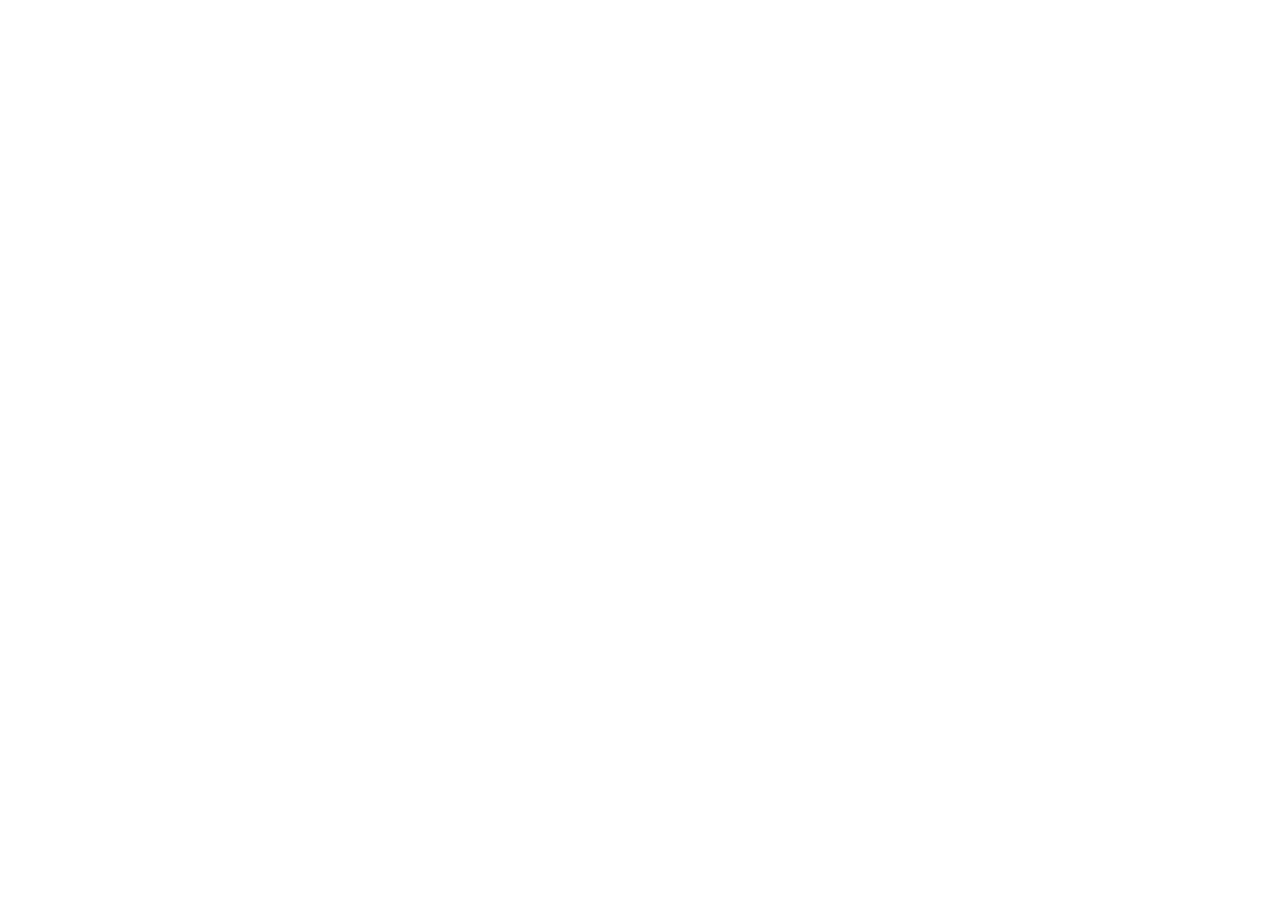
==== index.html @ 1a1e6e5f "developping fallbacks" ====
<!DOCTYPE html>
<html lang="en">

<head>
    <meta charset="UTF-8" />
    <meta name="viewport" content="width=device-width, initial-scale=1.0" />
    <meta http-equiv="X-UA-Compatible" content="ie=edge" />
    <title>HTML + CSS</title>
    <script type="module" src="https://ajax.googleapis.com/ajax/libs/model-viewer/4.2.0/model-viewer.min.js"></script>
    <link rel="stylesheet" href="styles.css" />
</head>

<body>
    <model-viewer src="module/130.glb" ios-src="module/130.usdz" alt="A 3D model" style="width: 100vw; height: 90vw"
        camera-controls touch-action="pan-y" scale="0.5 0.5 0.5" ar ar-modes="webxr scene-viewer quick-look"></model-viewer>
</body>

</html>
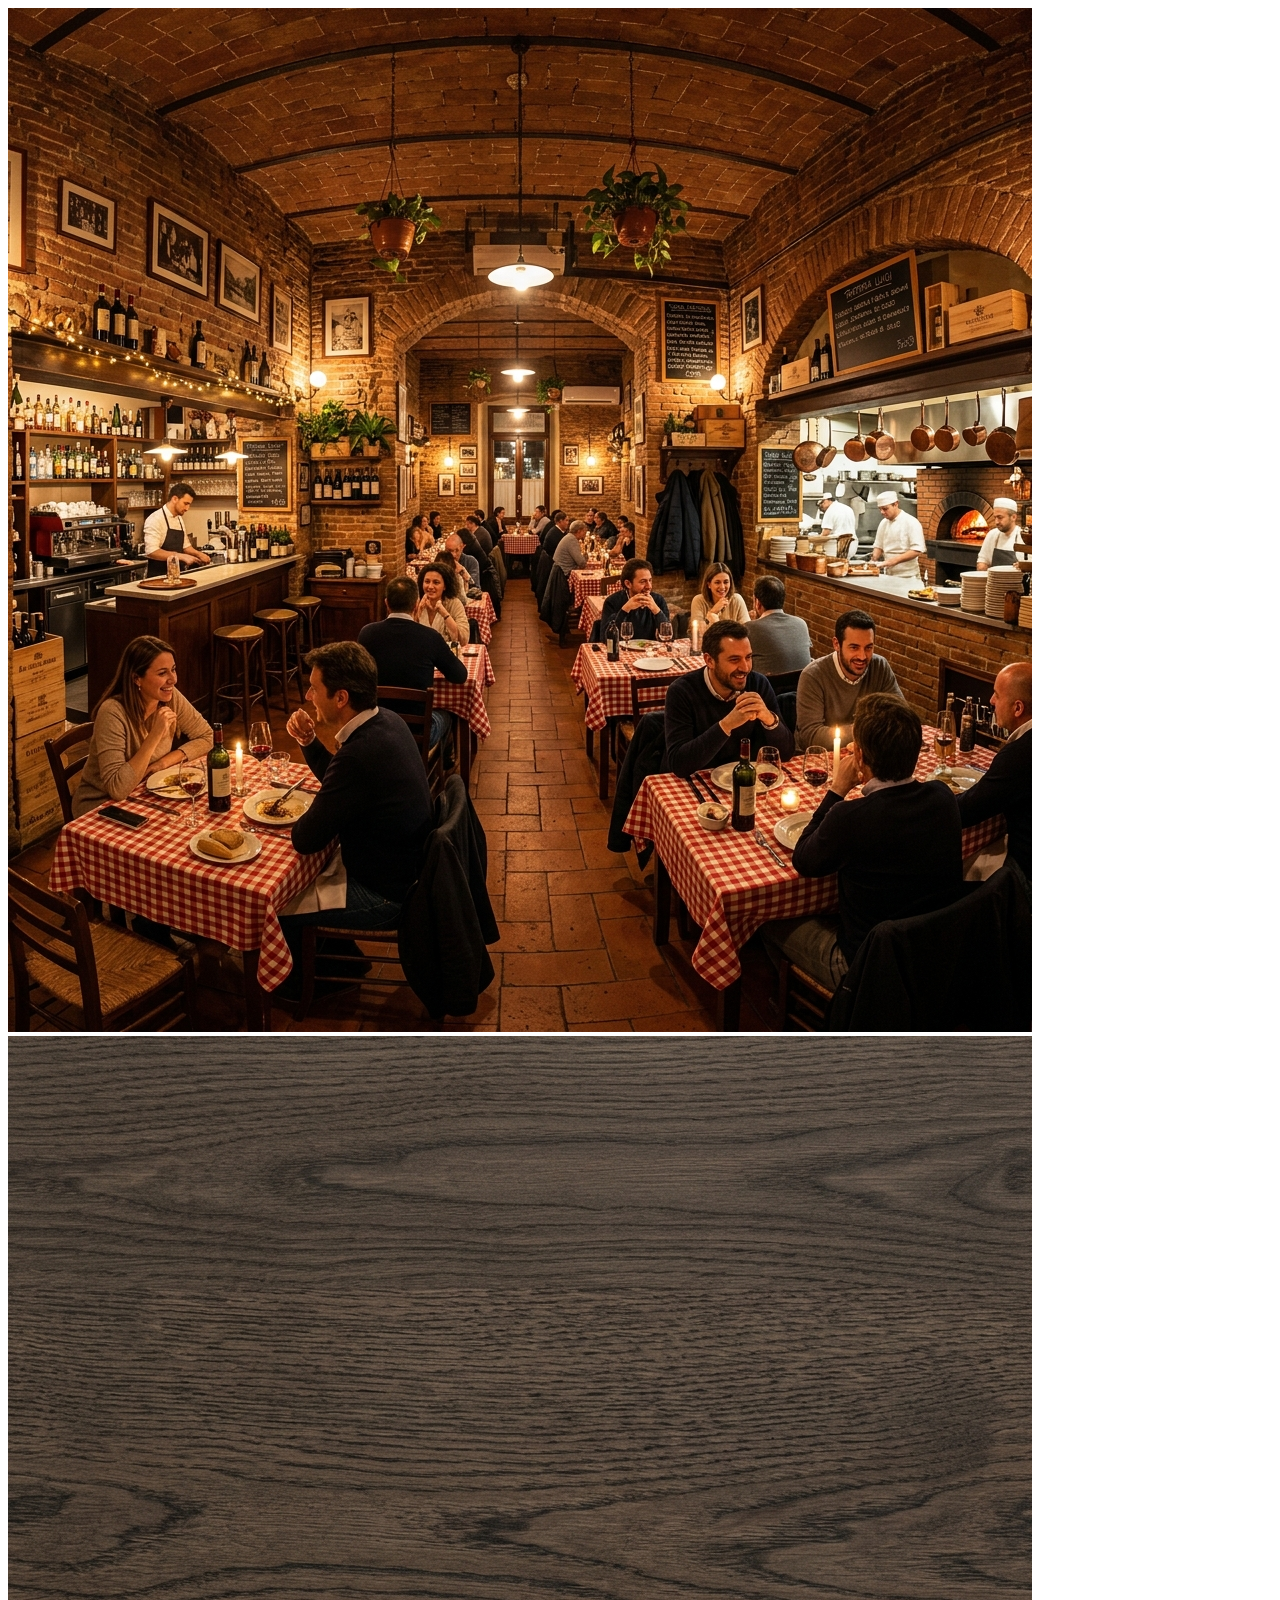
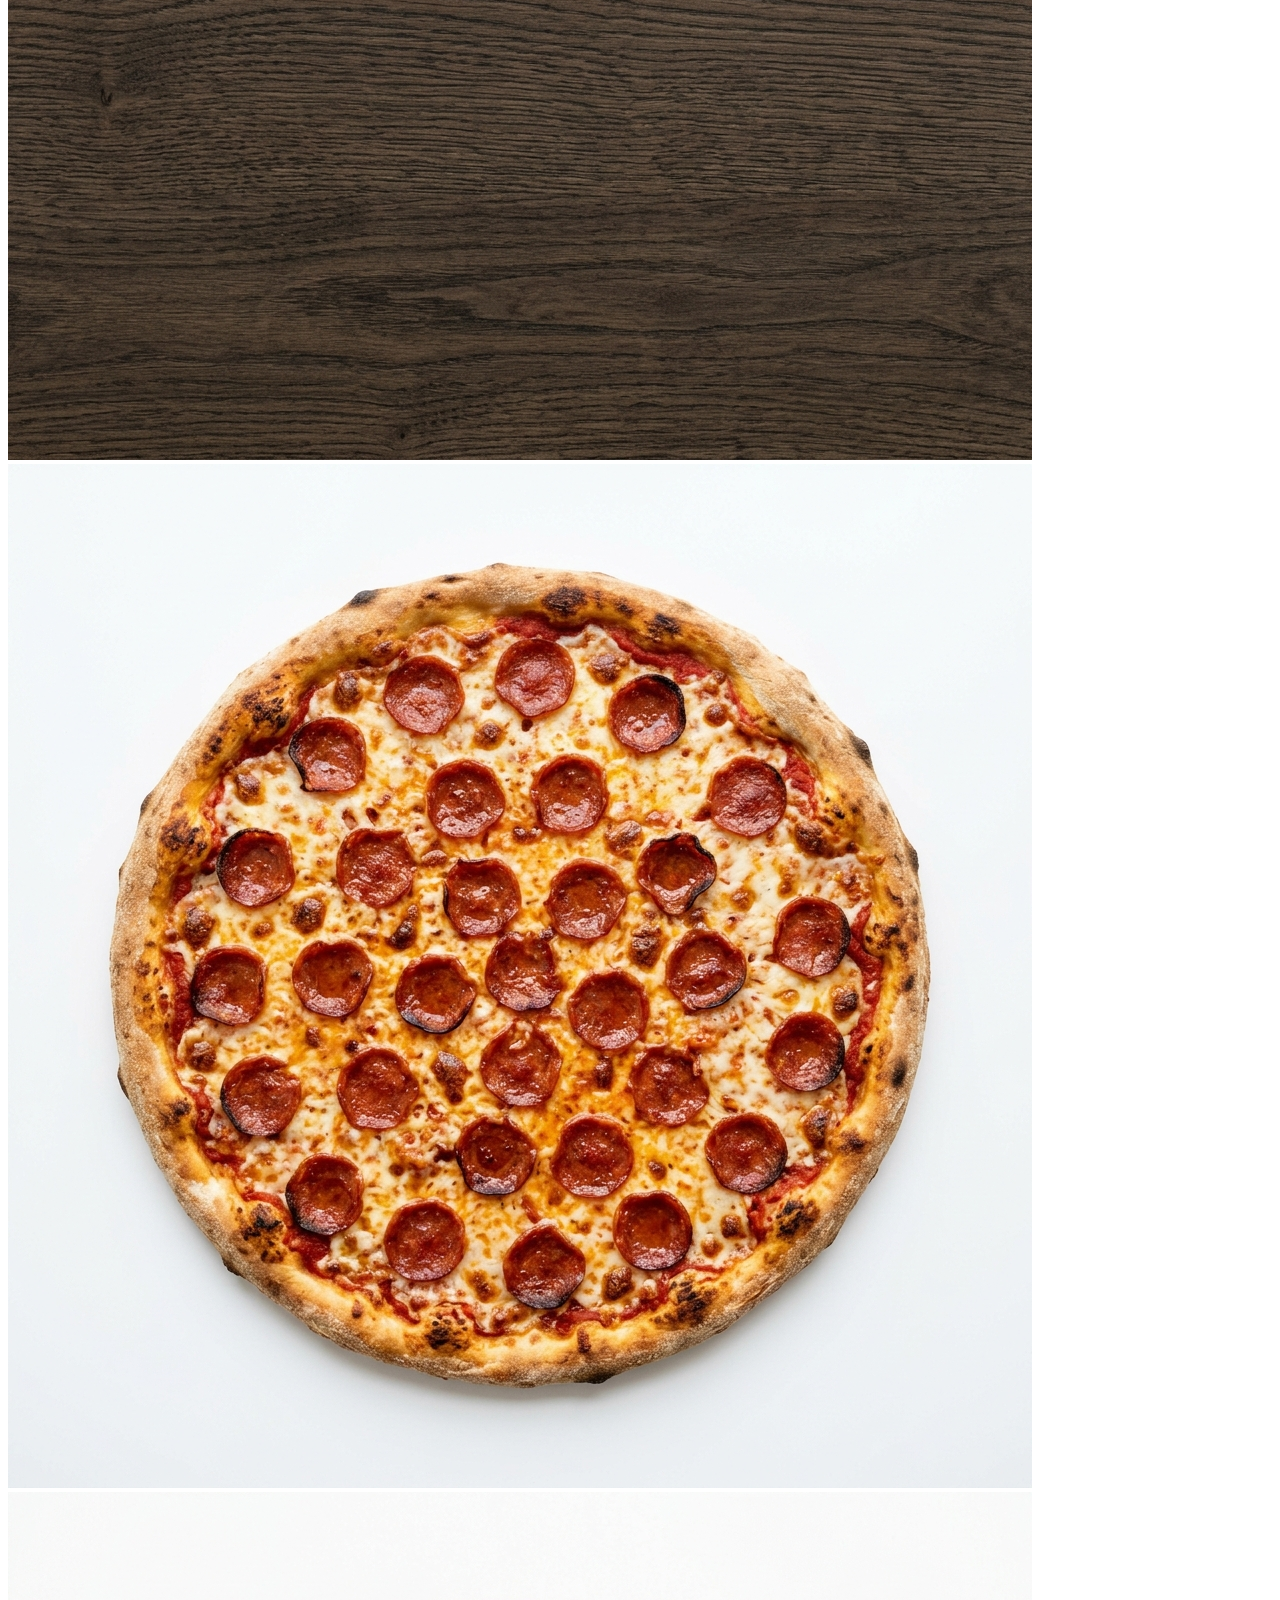
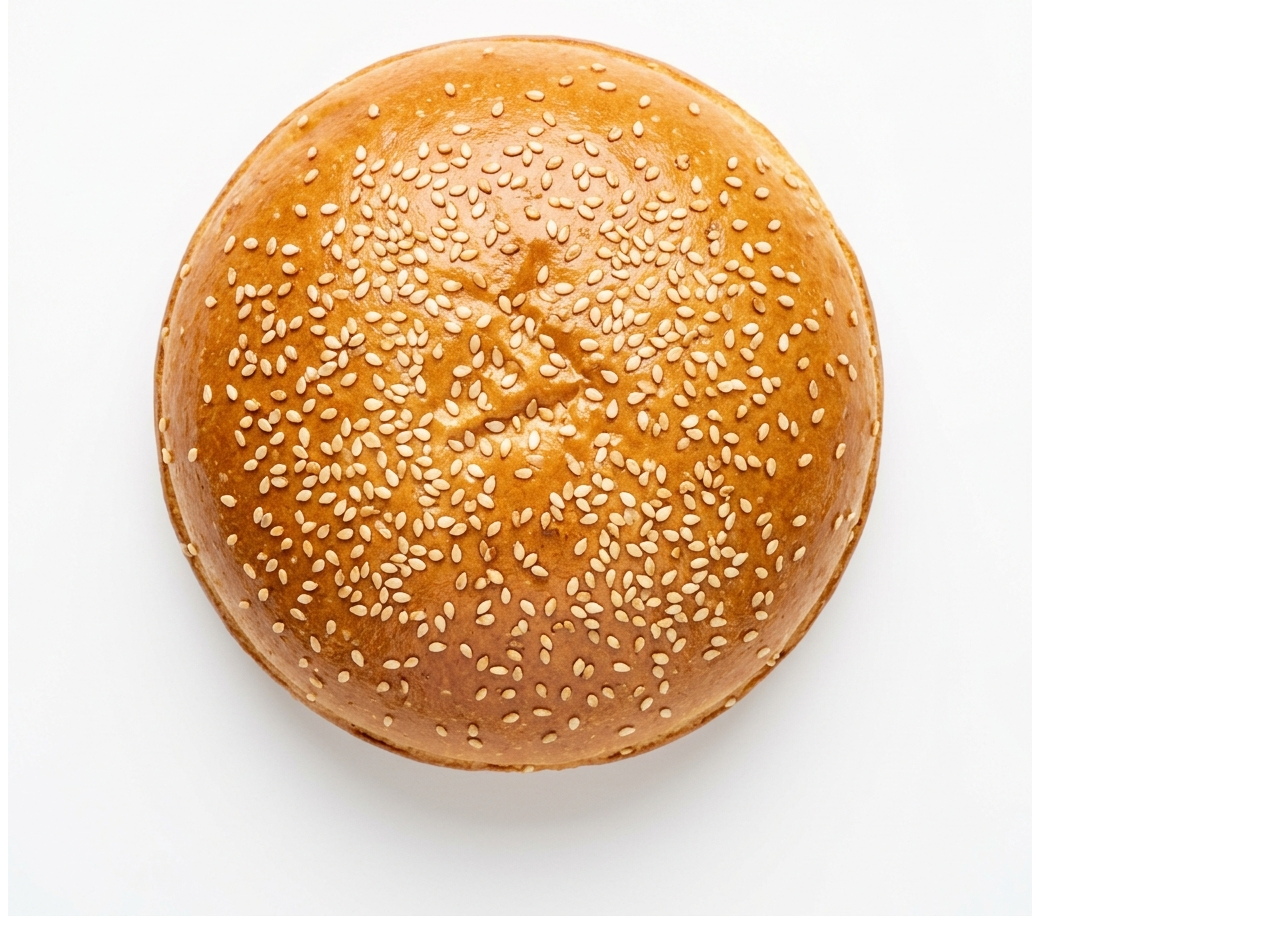
==== commit 0e956983: "andriod version" ====
--- a/index.html
+++ b/index.html
@@ -1,18 +1,149 @@
 <!DOCTYPE html>
 <html lang="en">
-
 <head>
-    <meta charset="UTF-8" />
-    <meta name="viewport" content="width=device-width, initial-scale=1.0" />
-    <meta http-equiv="X-UA-Compatible" content="ie=edge" />
-    <title>HTML + CSS</title>
-    <script type="module" src="https://ajax.googleapis.com/ajax/libs/model-viewer/4.2.0/model-viewer.min.js"></script>
+    <meta charset="UTF-8">
+    <meta name="viewport" content="width=device-width, initial-scale=1.0, maximum-scale=1.0, user-scalable=no" />
+    <title>3D Italian Restaurant Menu</title>
+    <!-- A-Frame Library -->
+    <script src="https://aframe.io/releases/1.4.2/aframe.min.js"></script>
+    <script src="app.js"></script>
     <link rel="stylesheet" href="styles.css" />
 </head>
+<body>
+    <a-scene loading-screen="dotsColor: white; backgroundColor: black" renderer="colorManagement: true; physicallyCorrectLights: true" cursor="rayOrigin: mouse" raycaster="objects: .clickable">
+        
+        <!-- Assets Management -->
+        <a-assets>
+            <img id="bg-texture" src="assets/italian_restaurant_bg_1775491504137.png">
+            <img id="wood-texture" src="assets/wood_texture_1775491554521.png">
+            <img id="pizza-texture" src="assets/pizza_texture_1775491638742.png">
+            <img id="bun-texture" src="assets/bun_texture_1775491745871.png">
+            
+            <mixin id="button" geometry="primitive: box; width: 0.35; height: 0.1; depth: 0.02" material="color: #5C3A21; roughness: 0.8" shadow="cast: true"></mixin>
+            <mixin id="text-style" text="align: center; color: #FFEBCD; width: 1.2; zOffset: 0.02; wrapCount: 15; font: mozillavr"></mixin>
+            
+            <!-- Plate Mixin -->
+            <mixin id="plate" geometry="primitive: cylinder; radius: 0.25; height: 0.02" material="color: #ffffff; roughness: 0.1; metalness: 0.2" shadow="receive: true; cast: true"></mixin>
+            
+            <!-- Steam Mixin (Simple particle effect using planes) -->
+            <mixin id="steam-particle" geometry="primitive: plane; width: 0.1; height: 0.1" material="src: url(https://cdn.aframe.io/images/smoke.png); transparent: true; opacity: 0.3; shader: flat" animation="property: position; to: 0 0.5 0; dur: 2000; loop: true; easing: linear" animation__fade="property: material.opacity; from: 0.3; to: 0; dur: 2000; loop: true"></mixin>
+        </a-assets>
 
-<body>
-    <model-viewer src="module/130.glb" ios-src="module/130.usdz" alt="A 3D model" style="width: 100vw; height: 90vw"
-        camera-controls touch-action="pan-y" scale="0.5 0.5 0.5" ar ar-modes="webxr scene-viewer quick-look"></model-viewer>
+        <!-- Environment / Background -->
+        <a-sky src="#bg-texture" rotation="0 -90 0"></a-sky>
+
+        <!-- Lighting -->
+        <a-light type="ambient" color="#FFF" intensity="0.5"></a-light>
+        <a-light type="directional" color="#FFF" intensity="0.8" position="-1 2 1" castShadow="true"></a-light>
+        <a-light type="point" color="#ffedd6" intensity="0.6" position="0 2 -1"></a-light>
+        <!-- Professional Food Spotlight -->
+        <a-light id="food-spot" type="spot" color="#fff" intensity="1.5" position="0 2.5 -0.8" target="#food-showcase" angle="30" penumbra="0.5" castShadow="true"></a-light>
+
+        <!-- Camera Rig -->
+        <a-entity id="rig" position="0 1.6 1">
+            <a-camera look-controls="pointerLockEnabled: false" wasd-controls="enabled: false">
+            </a-camera>
+        </a-entity>
+
+        <!-- Wooden Table (Real Measurements: width 1.6m, depth 1.0m, height 0.75m) -->
+        <!-- Center of box Y is 0.375, so the top surface is exactly at Y=0.75 -->
+        <a-box class="collidable" material="src: #wood-texture; roughness: 0.9; color: #8B5A2B" width="1.6" height="0.75" depth="1.0" position="0 0.375 -1" shadow="receive: true; cast: true"></a-box>
+        <!-- Table Legs -->
+        <a-cylinder material="src: #wood-texture; roughness: 0.9; color: #5C3A21" radius="0.04" height="0.75" position="-0.7 0.375 -0.6" shadow="cast: true"></a-cylinder>
+        <a-cylinder material="src: #wood-texture; roughness: 0.9; color: #5C3A21" radius="0.04" height="0.75" position="0.7 0.375 -0.6" shadow="cast: true"></a-cylinder>
+        <a-cylinder material="src: #wood-texture; roughness: 0.9; color: #5C3A21" radius="0.04" height="0.75" position="-0.7 0.375 -1.4" shadow="cast: true"></a-cylinder>
+        <a-cylinder material="src: #wood-texture; roughness: 0.9; color: #5C3A21" radius="0.04" height="0.75" position="0.7 0.375 -1.4" shadow="cast: true"></a-cylinder>
+
+        <!-- Premium Menu Stand (Wooden Board) -->
+        <a-entity position="0 1.25 -1.45" rotation="-10 0 0">
+            <!-- Back Board -->
+            <a-box material="src: #wood-texture; color: #3a2010" width="1.2" height="0.6" depth="0.05" shadow="cast: true"></a-box>
+            <a-text value="ITALIAN SPECIALTIES" align="center" color="#e6bc7c" position="0 0.22 0.03" width="2.5" font="mozillavr"></a-text>
+
+            <!-- Menu Buttons Grid -->
+            <a-entity position="-0.3 0.05 0.03" class="clickable" mixin="button" menu-button="target: #item-pizza">
+                <a-text mixin="text-style" value="PIZZA"></a-text>
+            </a-entity>
+            <a-entity position="0.3 0.05 0.03" class="clickable" mixin="button" menu-button="target: #item-burger">
+                <a-text mixin="text-style" value="BURGER"></a-text>
+            </a-entity>
+            <a-entity position="-0.3 -0.12 0.03" class="clickable" mixin="button" menu-button="target: #item-pasta">
+                <a-text mixin="text-style" value="PASTA"></a-text>
+            </a-entity>
+            <a-entity position="0.3 -0.12 0.03" class="clickable" mixin="button" menu-button="target: #item-soda">
+                <a-text mixin="text-style" value="DRINK"></a-text>
+            </a-entity>
+        </a-entity>
+
+        <!-- Food Items Showcase Setup -->
+        <!-- Items are placed exactly on the table surface (Y=0.75) -->
+        <a-entity id="food-showcase" position="0 0 -0.8">
+            
+            <!-- Pizza Model -->
+            <a-entity id="item-pizza" visible="false" position="0 0 0" animation="property: rotation; to: 0 360 0; loop: true; dur: 25000; easing: linear">
+                <a-entity mixin="plate" position="0 0.75 0"></a-entity>
+                <!-- Pizza Content -->
+                <a-entity position="0 0.02 0">
+                    <a-cylinder src="#pizza-texture" radius="0.2" height="0.015" position="0 0.7575 0" material="roughness: 0.8" shadow="cast: true"></a-cylinder>
+                    <a-torus src="#pizza-texture" radius="0.19" tube="0.01" position="0 0.765 0" rotation="90 0 0" material="roughness: 0.9; color: #d4a373"></a-torus>
+                    <a-cylinder color="#fcdb03" radius="0.185" height="0.005" position="0 0.766 0" material="roughness: 0.4"></a-cylinder>
+                    <!-- Pepperoni -->
+                    <a-cylinder color="#b30000" radius="0.025" height="0.002" position="0.05 0.768 0.06"></a-cylinder>
+                    <a-cylinder color="#b30000" radius="0.025" height="0.002" position="-0.07 0.768 0.02"></a-cylinder>
+                    <a-cylinder color="#b30000" radius="0.025" height="0.002" position="0.03 0.768 -0.08"></a-cylinder>
+                </a-entity>
+                <!-- Steam -->
+                <a-entity position="0 0.8 0" mixin="steam-particle"></a-entity>
+                <a-entity position="0.1 0.8 -0.05" mixin="steam-particle" animation="delay: 500"></a-entity>
+            </a-entity>
+
+            <!-- Burger Model -->
+            <a-entity id="item-burger" visible="false" position="0 0 0" animation="property: rotation; to: 0 360 0; loop: true; dur: 25000; easing: linear">
+                <a-entity mixin="plate" position="0 0.75 0"></a-entity>
+                <!-- Burger Content -->
+                <a-entity position="0 0.02 0">
+                    <a-cylinder src="#bun-texture" radius="0.08" height="0.03" position="0 0.765 0" material="roughness: 0.9; color: #f4a460" shadow="cast: true"></a-cylinder>
+                    <a-cylinder color="#3a2010" radius="0.085" height="0.02" position="0 0.79 0" material="roughness: 1.0" shadow="cast: true"></a-cylinder>
+                    <a-box color="#ffcc00" width="0.14" height="0.005" depth="0.14" position="0 0.8025 0" rotation="0 45 0" shadow="cast: true"></a-box>
+                    <a-cylinder color="#4caf50" radius="0.09" height="0.005" position="0 0.8125 0"></a-cylinder>
+                    <a-sphere src="#bun-texture" radius="0.08" position="0 0.815 0" phi-length="360" theta-length="90" material="color: #f4a460" shadow="cast: true"></a-sphere>
+                </a-entity>
+            </a-entity>
+
+            <!-- Pasta Model (New) -->
+            <a-entity id="item-pasta" visible="false" position="0 0 0" animation="property: rotation; to: 0 360 0; loop: true; dur: 25000; easing: linear">
+                <a-entity mixin="plate" position="0 0.75 0"></a-entity>
+                <!-- Bowl -->
+                <a-cylinder color="#ffffff" radius="0.15" height="0.06" position="0 0.78 0" open-ended="true" side="double" material="roughness: 0.1"></a-cylinder>
+                <a-circle color="#ffffff" radius="0.15" position="0 0.751 0" rotation="-90 0 0"></a-circle>
+                <!-- Pasta Content -->
+                <a-torus-knot color="#f3e5ab" radius="0.08" tube="0.02" p="2" q="3" position="0 0.8 0" rotation="90 0 0" material="roughness: 0.3"></a-torus-knot>
+                <!-- Herb Garnish -->
+                <a-entity position="0 0.82 0">
+                    <a-box color="#228b22" width="0.01" height="0.01" depth="0.01" position="0.02 0 0.02"></a-box>
+                    <a-box color="#228b22" width="0.01" height="0.01" depth="0.01" position="-0.01 0 -0.02"></a-box>
+                </a-entity>
+                <!-- Steam -->
+                <a-entity position="0 0.85 0" mixin="steam-particle"></a-entity>
+            </a-entity>
+
+            <!-- Soda Model (New) -->
+            <a-entity id="item-soda" visible="false" position="0 0 0">
+                <!-- Glass -->
+                <a-cylinder color="#ffffff" radius="0.05" height="0.15" position="0 0.825 0" material="opacity: 0.3; transparent: true; roughness: 0"></a-cylinder>
+                <!-- Liquid -->
+                <a-cylinder color="#1a0a00" radius="0.045" height="0.12" position="0 0.81 0" material="opacity: 0.8; transparent: true"></a-cylinder>
+                <!-- Ice Cubes -->
+                <a-box color="#ffffff" width="0.03" height="0.03" depth="0.03" position="0 0.85 0" material="opacity: 0.5; transparent: true"></a-box>
+                <!-- Straw -->
+                <a-cylinder color="#ff0000" radius="0.005" height="0.2" position="0.02 0.88 0" rotation="0 0 15"></a-cylinder>
+            </a-entity>
+
+            <!-- Initial Text Prompt -->
+            <a-text id="prompt-text" value="Please select from the Menu Stand." align="center" color="#ffffff" position="0 0.95 0" scale="0.6 0.6 0.6" material="shader: flat"></a-text>
+
+        </a-entity>
+
+    </a-scene>
 </body>
-
 </html>
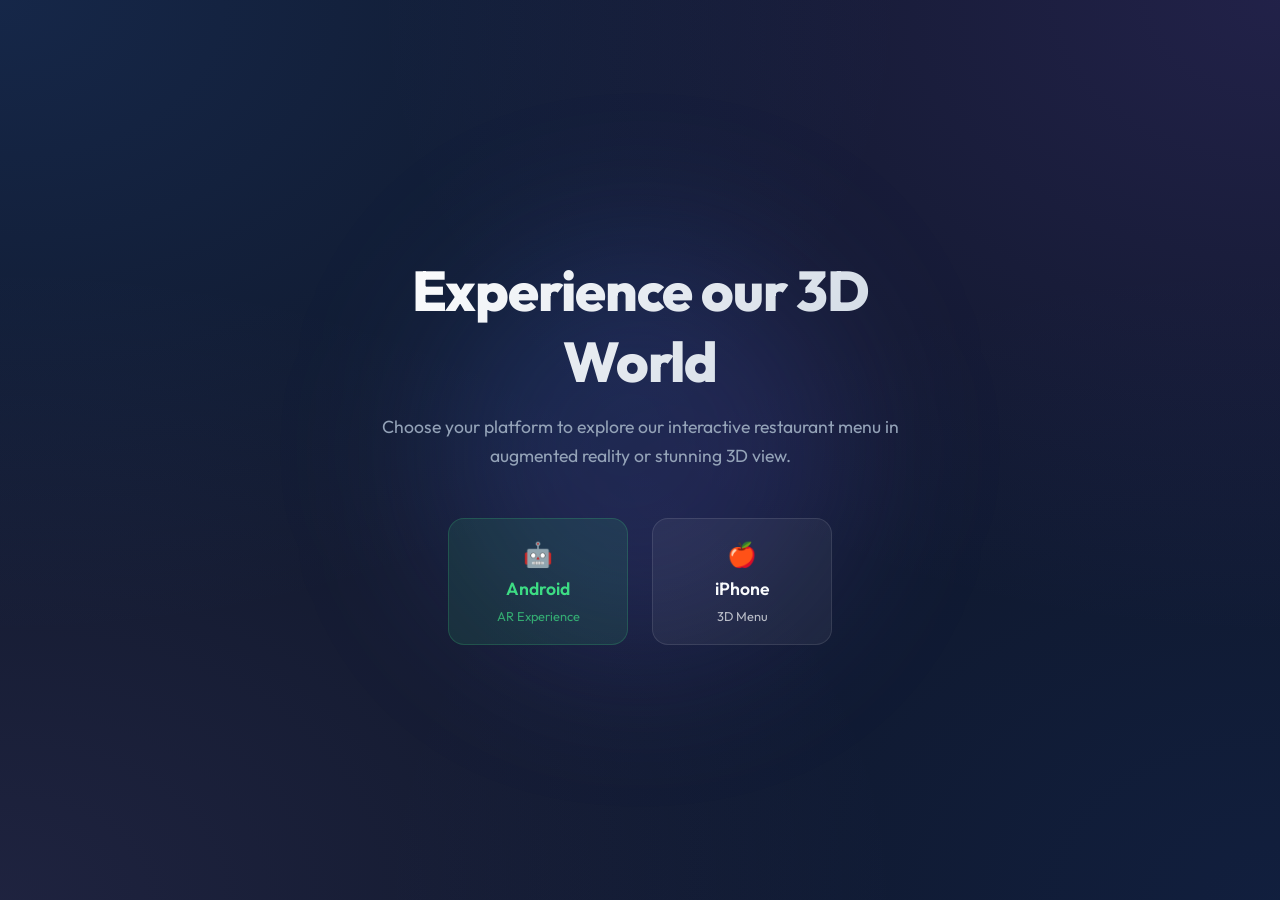
==== commit 0ea6f136: "app changes" ====
--- a/index.html
+++ b/index.html
@@ -1,149 +1,35 @@
 <!DOCTYPE html>
 <html lang="en">
+
 <head>
-    <meta charset="UTF-8">
-    <meta name="viewport" content="width=device-width, initial-scale=1.0, maximum-scale=1.0, user-scalable=no" />
-    <title>3D Italian Restaurant Menu</title>
-    <!-- A-Frame Library -->
-    <script src="https://aframe.io/releases/1.4.2/aframe.min.js"></script>
-    <script src="app.js"></script>
+    <meta charset="UTF-8" />
+    <meta name="viewport" content="width=device-width, initial-scale=1.0" />
+    <meta http-equiv="X-UA-Compatible" content="ie=edge" />
+    <title>3D World Experience | Restaurant Menu AR</title>
+    <meta name="description" content="Experience our interactive 3D restaurant menu. Choose Android for AR or iPhone for 3D viewing." />
     <link rel="stylesheet" href="styles.css" />
 </head>
+
 <body>
-    <a-scene loading-screen="dotsColor: white; backgroundColor: black" renderer="colorManagement: true; physicallyCorrectLights: true" cursor="rayOrigin: mouse" raycaster="objects: .clickable">
+    <div class="blob"></div>
+    <div class="container">
+        <h1>Experience our 3D World</h1>
+        <p>Choose your platform to explore our interactive restaurant menu in augmented reality or stunning 3D view.</p>
         
-        <!-- Assets Management -->
-        <a-assets>
-            <img id="bg-texture" src="assets/italian_restaurant_bg_1775491504137.png">
-            <img id="wood-texture" src="assets/wood_texture_1775491554521.png">
-            <img id="pizza-texture" src="assets/pizza_texture_1775491638742.png">
-            <img id="bun-texture" src="assets/bun_texture_1775491745871.png">
+        <div class="button-group">
+            <a href="ar/index.html" class="btn btn-android" id="btn-android">
+                <span class="icon">🤖</span>
+                <span class="label">Android</span>
+                <span>AR Experience</span>
+            </a>
             
-            <mixin id="button" geometry="primitive: box; width: 0.35; height: 0.1; depth: 0.02" material="color: #5C3A21; roughness: 0.8" shadow="cast: true"></mixin>
-            <mixin id="text-style" text="align: center; color: #FFEBCD; width: 1.2; zOffset: 0.02; wrapCount: 15; font: mozillavr"></mixin>
-            
-            <!-- Plate Mixin -->
-            <mixin id="plate" geometry="primitive: cylinder; radius: 0.25; height: 0.02" material="color: #ffffff; roughness: 0.1; metalness: 0.2" shadow="receive: true; cast: true"></mixin>
-            
-            <!-- Steam Mixin (Simple particle effect using planes) -->
-            <mixin id="steam-particle" geometry="primitive: plane; width: 0.1; height: 0.1" material="src: url(https://cdn.aframe.io/images/smoke.png); transparent: true; opacity: 0.3; shader: flat" animation="property: position; to: 0 0.5 0; dur: 2000; loop: true; easing: linear" animation__fade="property: material.opacity; from: 0.3; to: 0; dur: 2000; loop: true"></mixin>
-        </a-assets>
+            <a href="test-AR-web-android/index.html" class="btn btn-iphone" id="btn-iphone">
+                <span class="icon">🍎</span>
+                <span class="label">iPhone</span>
+                <span>3D Menu</span>
+            </a>
+        </div>
+    </div>
+</body>
 
-        <!-- Environment / Background -->
-        <a-sky src="#bg-texture" rotation="0 -90 0"></a-sky>
-
-        <!-- Lighting -->
-        <a-light type="ambient" color="#FFF" intensity="0.5"></a-light>
-        <a-light type="directional" color="#FFF" intensity="0.8" position="-1 2 1" castShadow="true"></a-light>
-        <a-light type="point" color="#ffedd6" intensity="0.6" position="0 2 -1"></a-light>
-        <!-- Professional Food Spotlight -->
-        <a-light id="food-spot" type="spot" color="#fff" intensity="1.5" position="0 2.5 -0.8" target="#food-showcase" angle="30" penumbra="0.5" castShadow="true"></a-light>
-
-        <!-- Camera Rig -->
-        <a-entity id="rig" position="0 1.6 1">
-            <a-camera look-controls="pointerLockEnabled: false" wasd-controls="enabled: false">
-            </a-camera>
-        </a-entity>
-
-        <!-- Wooden Table (Real Measurements: width 1.6m, depth 1.0m, height 0.75m) -->
-        <!-- Center of box Y is 0.375, so the top surface is exactly at Y=0.75 -->
-        <a-box class="collidable" material="src: #wood-texture; roughness: 0.9; color: #8B5A2B" width="1.6" height="0.75" depth="1.0" position="0 0.375 -1" shadow="receive: true; cast: true"></a-box>
-        <!-- Table Legs -->
-        <a-cylinder material="src: #wood-texture; roughness: 0.9; color: #5C3A21" radius="0.04" height="0.75" position="-0.7 0.375 -0.6" shadow="cast: true"></a-cylinder>
-        <a-cylinder material="src: #wood-texture; roughness: 0.9; color: #5C3A21" radius="0.04" height="0.75" position="0.7 0.375 -0.6" shadow="cast: true"></a-cylinder>
-        <a-cylinder material="src: #wood-texture; roughness: 0.9; color: #5C3A21" radius="0.04" height="0.75" position="-0.7 0.375 -1.4" shadow="cast: true"></a-cylinder>
-        <a-cylinder material="src: #wood-texture; roughness: 0.9; color: #5C3A21" radius="0.04" height="0.75" position="0.7 0.375 -1.4" shadow="cast: true"></a-cylinder>
-
-        <!-- Premium Menu Stand (Wooden Board) -->
-        <a-entity position="0 1.25 -1.45" rotation="-10 0 0">
-            <!-- Back Board -->
-            <a-box material="src: #wood-texture; color: #3a2010" width="1.2" height="0.6" depth="0.05" shadow="cast: true"></a-box>
-            <a-text value="ITALIAN SPECIALTIES" align="center" color="#e6bc7c" position="0 0.22 0.03" width="2.5" font="mozillavr"></a-text>
-
-            <!-- Menu Buttons Grid -->
-            <a-entity position="-0.3 0.05 0.03" class="clickable" mixin="button" menu-button="target: #item-pizza">
-                <a-text mixin="text-style" value="PIZZA"></a-text>
-            </a-entity>
-            <a-entity position="0.3 0.05 0.03" class="clickable" mixin="button" menu-button="target: #item-burger">
-                <a-text mixin="text-style" value="BURGER"></a-text>
-            </a-entity>
-            <a-entity position="-0.3 -0.12 0.03" class="clickable" mixin="button" menu-button="target: #item-pasta">
-                <a-text mixin="text-style" value="PASTA"></a-text>
-            </a-entity>
-            <a-entity position="0.3 -0.12 0.03" class="clickable" mixin="button" menu-button="target: #item-soda">
-                <a-text mixin="text-style" value="DRINK"></a-text>
-            </a-entity>
-        </a-entity>
-
-        <!-- Food Items Showcase Setup -->
-        <!-- Items are placed exactly on the table surface (Y=0.75) -->
-        <a-entity id="food-showcase" position="0 0 -0.8">
-            
-            <!-- Pizza Model -->
-            <a-entity id="item-pizza" visible="false" position="0 0 0" animation="property: rotation; to: 0 360 0; loop: true; dur: 25000; easing: linear">
-                <a-entity mixin="plate" position="0 0.75 0"></a-entity>
-                <!-- Pizza Content -->
-                <a-entity position="0 0.02 0">
-                    <a-cylinder src="#pizza-texture" radius="0.2" height="0.015" position="0 0.7575 0" material="roughness: 0.8" shadow="cast: true"></a-cylinder>
-                    <a-torus src="#pizza-texture" radius="0.19" tube="0.01" position="0 0.765 0" rotation="90 0 0" material="roughness: 0.9; color: #d4a373"></a-torus>
-                    <a-cylinder color="#fcdb03" radius="0.185" height="0.005" position="0 0.766 0" material="roughness: 0.4"></a-cylinder>
-                    <!-- Pepperoni -->
-                    <a-cylinder color="#b30000" radius="0.025" height="0.002" position="0.05 0.768 0.06"></a-cylinder>
-                    <a-cylinder color="#b30000" radius="0.025" height="0.002" position="-0.07 0.768 0.02"></a-cylinder>
-                    <a-cylinder color="#b30000" radius="0.025" height="0.002" position="0.03 0.768 -0.08"></a-cylinder>
-                </a-entity>
-                <!-- Steam -->
-                <a-entity position="0 0.8 0" mixin="steam-particle"></a-entity>
-                <a-entity position="0.1 0.8 -0.05" mixin="steam-particle" animation="delay: 500"></a-entity>
-            </a-entity>
-
-            <!-- Burger Model -->
-            <a-entity id="item-burger" visible="false" position="0 0 0" animation="property: rotation; to: 0 360 0; loop: true; dur: 25000; easing: linear">
-                <a-entity mixin="plate" position="0 0.75 0"></a-entity>
-                <!-- Burger Content -->
-                <a-entity position="0 0.02 0">
-                    <a-cylinder src="#bun-texture" radius="0.08" height="0.03" position="0 0.765 0" material="roughness: 0.9; color: #f4a460" shadow="cast: true"></a-cylinder>
-                    <a-cylinder color="#3a2010" radius="0.085" height="0.02" position="0 0.79 0" material="roughness: 1.0" shadow="cast: true"></a-cylinder>
-                    <a-box color="#ffcc00" width="0.14" height="0.005" depth="0.14" position="0 0.8025 0" rotation="0 45 0" shadow="cast: true"></a-box>
-                    <a-cylinder color="#4caf50" radius="0.09" height="0.005" position="0 0.8125 0"></a-cylinder>
-                    <a-sphere src="#bun-texture" radius="0.08" position="0 0.815 0" phi-length="360" theta-length="90" material="color: #f4a460" shadow="cast: true"></a-sphere>
-                </a-entity>
-            </a-entity>
-
-            <!-- Pasta Model (New) -->
-            <a-entity id="item-pasta" visible="false" position="0 0 0" animation="property: rotation; to: 0 360 0; loop: true; dur: 25000; easing: linear">
-                <a-entity mixin="plate" position="0 0.75 0"></a-entity>
-                <!-- Bowl -->
-                <a-cylinder color="#ffffff" radius="0.15" height="0.06" position="0 0.78 0" open-ended="true" side="double" material="roughness: 0.1"></a-cylinder>
-                <a-circle color="#ffffff" radius="0.15" position="0 0.751 0" rotation="-90 0 0"></a-circle>
-                <!-- Pasta Content -->
-                <a-torus-knot color="#f3e5ab" radius="0.08" tube="0.02" p="2" q="3" position="0 0.8 0" rotation="90 0 0" material="roughness: 0.3"></a-torus-knot>
-                <!-- Herb Garnish -->
-                <a-entity position="0 0.82 0">
-                    <a-box color="#228b22" width="0.01" height="0.01" depth="0.01" position="0.02 0 0.02"></a-box>
-                    <a-box color="#228b22" width="0.01" height="0.01" depth="0.01" position="-0.01 0 -0.02"></a-box>
-                </a-entity>
-                <!-- Steam -->
-                <a-entity position="0 0.85 0" mixin="steam-particle"></a-entity>
-            </a-entity>
-
-            <!-- Soda Model (New) -->
-            <a-entity id="item-soda" visible="false" position="0 0 0">
-                <!-- Glass -->
-                <a-cylinder color="#ffffff" radius="0.05" height="0.15" position="0 0.825 0" material="opacity: 0.3; transparent: true; roughness: 0"></a-cylinder>
-                <!-- Liquid -->
-                <a-cylinder color="#1a0a00" radius="0.045" height="0.12" position="0 0.81 0" material="opacity: 0.8; transparent: true"></a-cylinder>
-                <!-- Ice Cubes -->
-                <a-box color="#ffffff" width="0.03" height="0.03" depth="0.03" position="0 0.85 0" material="opacity: 0.5; transparent: true"></a-box>
-                <!-- Straw -->
-                <a-cylinder color="#ff0000" radius="0.005" height="0.2" position="0.02 0.88 0" rotation="0 0 15"></a-cylinder>
-            </a-entity>
-
-            <!-- Initial Text Prompt -->
-            <a-text id="prompt-text" value="Please select from the Menu Stand." align="center" color="#ffffff" position="0 0.95 0" scale="0.6 0.6 0.6" material="shader: flat"></a-text>
-
-        </a-entity>
-
-    </a-scene>
-</body>
 </html>
--- a/styles.css
+++ b/styles.css
@@ -0,0 +1,141 @@
+@import url('https://fonts.googleapis.com/css2?family=Outfit:wght@300;400;600;800&display=swap');
+
+:root {
+    --bg-color: #0f172a;
+    --card-bg: rgba(30, 41, 59, 0.7);
+    --primary-android: #3DDC84;
+    --primary-iphone: #f8fafc;
+    --text-main: #f8fafc;
+    --text-dim: #94a3b8;
+}
+
+* {
+    margin: 0;
+    padding: 0;
+    box-sizing: border-box;
+    font-family: 'Outfit', sans-serif;
+}
+
+body {
+    background-color: var(--bg-color);
+    background-image: 
+        radial-gradient(at 0% 0%, rgba(59, 130, 246, 0.15) 0px, transparent 50%),
+        radial-gradient(at 100% 0%, rgba(139, 92, 246, 0.15) 0px, transparent 50%),
+        radial-gradient(at 100% 100%, rgba(37, 99, 235, 0.1) 0px, transparent 50%),
+        radial-gradient(at 0% 100%, rgba(167, 139, 250, 0.1) 0px, transparent 50%);
+    min-height: 100vh;
+    display: flex;
+    flex-direction: column;
+    align-items: center;
+    justify-content: center;
+    color: var(--text-main);
+    overflow: hidden;
+}
+
+.container {
+    text-align: center;
+    max-width: 600px;
+    padding: 2rem;
+    z-index: 10;
+}
+
+h1 {
+    font-size: 3.5rem;
+    font-weight: 800;
+    margin-bottom: 1rem;
+    background: linear-gradient(135deg, #fff 0%, #cbd5e1 100%);
+    -webkit-background-clip: text;
+    background-clip: text;
+    -webkit-text-fill-color: transparent;
+    letter-spacing: -0.02em;
+}
+
+p {
+    font-size: 1.1rem;
+    color: var(--text-dim);
+    margin-bottom: 3rem;
+    line-height: 1.6;
+}
+
+.button-group {
+    display: flex;
+    gap: 1.5rem;
+    justify-content: center;
+}
+
+.btn {
+    position: relative;
+    padding: 1.25rem 2.5rem;
+    font-size: 1.1rem;
+    font-weight: 600;
+    text-decoration: none;
+    border-radius: 16px;
+    transition: all 0.4s cubic-bezier(0.175, 0.885, 0.32, 1.275);
+    display: flex;
+    flex-direction: column;
+    align-items: center;
+    gap: 0.5rem;
+    min-width: 180px;
+}
+
+.btn-android {
+    background: rgba(61, 220, 132, 0.1);
+    border: 1px solid rgba(61, 220, 132, 0.2);
+    color: var(--primary-android);
+}
+
+.btn-android:hover {
+    background: var(--primary-android);
+    color: #0f172a;
+    box-shadow: 0 20px 40px -10px rgba(61, 220, 132, 0.3);
+    transform: translateY(-5px);
+}
+
+.btn-iphone {
+    background: rgba(248, 250, 252, 0.05);
+    border: 1px solid rgba(248, 250, 252, 0.1);
+    color: var(--primary-iphone);
+}
+
+.btn-iphone:hover {
+    background: var(--primary-iphone);
+    color: #0f172a;
+    box-shadow: 0 20px 40px -10px rgba(248, 250, 252, 0.2);
+    transform: translateY(-5px);
+}
+
+.icon {
+    font-size: 1.5rem;
+}
+
+.btn span:last-child {
+    font-size: 0.8rem;
+    opacity: 0.7;
+    font-weight: 400;
+}
+
+/* Background elements */
+.blob {
+    position: absolute;
+    width: 400px;
+    height: 400px;
+    background: linear-gradient(135deg, rgba(59, 130, 246, 0.2) 0%, rgba(139, 92, 246, 0.2) 100%);
+    filter: blur(80px);
+    border-radius: 50%;
+    z-index: 1;
+    animation: move 20s infinite alternate;
+}
+
+@keyframes move {
+    from { transform: translate(-10%, -10%) rotate(0deg); }
+    to { transform: translate(10%, 10%) rotate(360deg); }
+}
+
+@media (max-width: 480px) {
+    .button-group {
+        flex-direction: column;
+    }
+    h1 {
+        font-size: 2.5rem;
+    }
+}
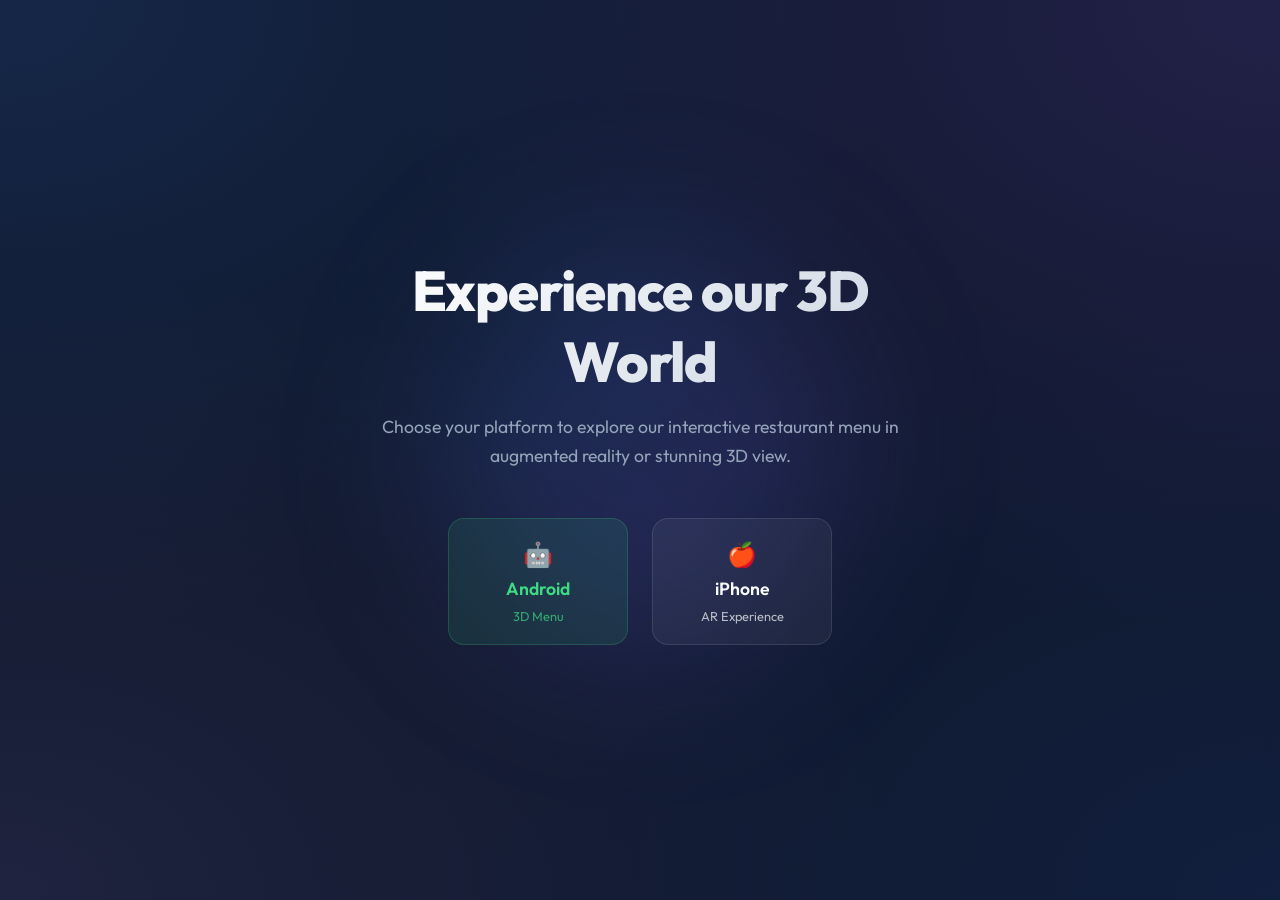
==== commit fdf74b1b: "testing hosting (fixed swapped buttons )" ====
--- a/index.html
+++ b/index.html
@@ -6,7 +6,8 @@
     <meta name="viewport" content="width=device-width, initial-scale=1.0" />
     <meta http-equiv="X-UA-Compatible" content="ie=edge" />
     <title>3D World Experience | Restaurant Menu AR</title>
-    <meta name="description" content="Experience our interactive 3D restaurant menu. Choose Android for AR or iPhone for 3D viewing." />
+    <meta name="description"
+        content="Experience our interactive 3D restaurant menu. Choose Android for AR or iPhone for 3D viewing." />
     <link rel="stylesheet" href="styles.css" />
 </head>
 
@@ -15,18 +16,18 @@
     <div class="container">
         <h1>Experience our 3D World</h1>
         <p>Choose your platform to explore our interactive restaurant menu in augmented reality or stunning 3D view.</p>
-        
+
         <div class="button-group">
-            <a href="ar/index.html" class="btn btn-android" id="btn-android">
+            <a href="test-AR-web-android/index.html" class="btn btn-android" id="btn-android">
                 <span class="icon">🤖</span>
                 <span class="label">Android</span>
-                <span>AR Experience</span>
+                <span>3D Menu</span>
             </a>
-            
-            <a href="test-AR-web-android/index.html" class="btn btn-iphone" id="btn-iphone">
+
+            <a href="ar/index.html" class="btn btn-iphone" id="btn-iphone">
                 <span class="icon">🍎</span>
                 <span class="label">iPhone</span>
-                <span>3D Menu</span>
+                <span>AR Experience</span>
             </a>
         </div>
     </div>
